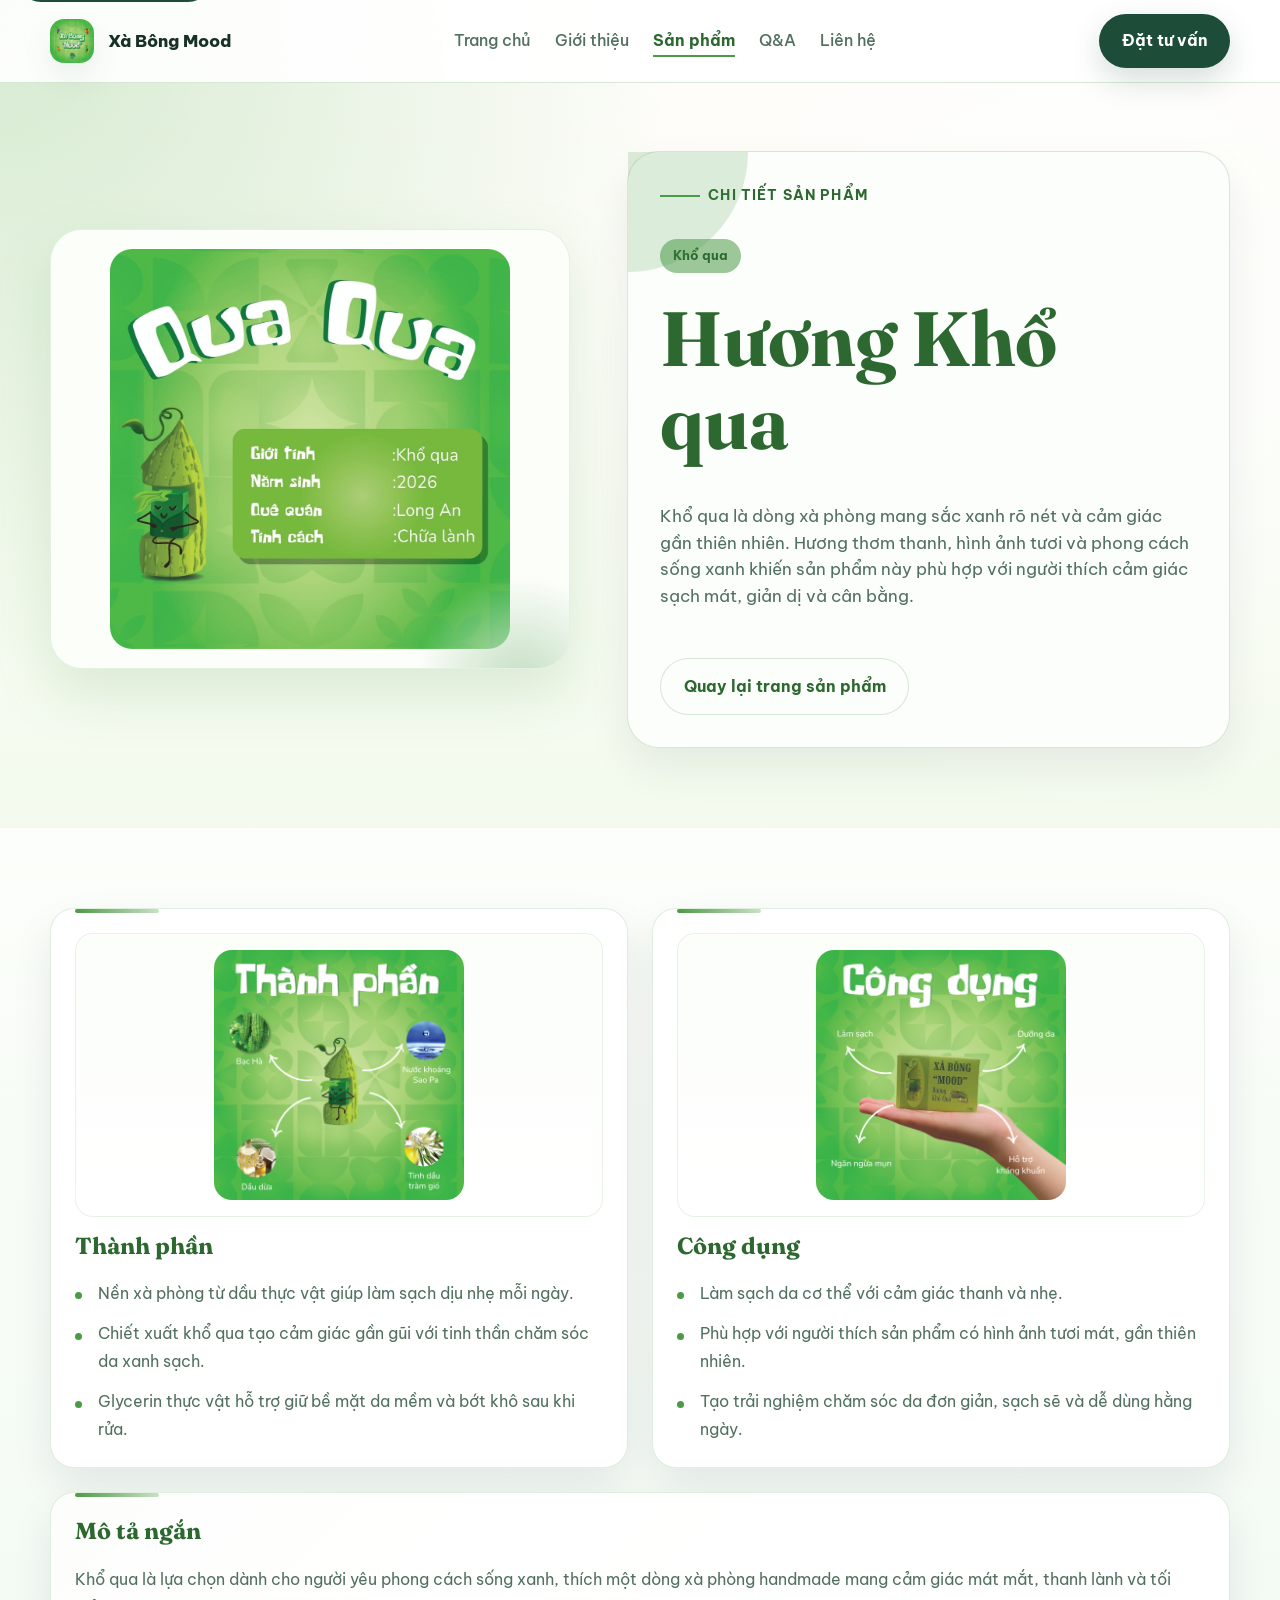
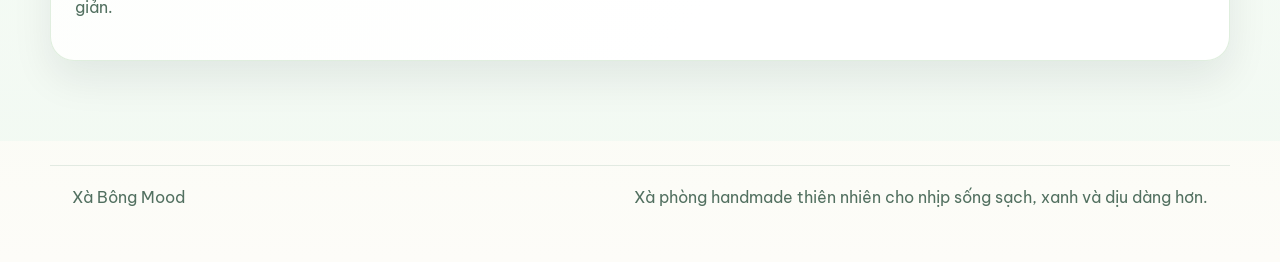
==== bittermelon.html @ 3f3614e0 "first commit" ====
<!DOCTYPE html>
<html lang="vi">
<head>
    <meta charset="UTF-8">
    <meta name="viewport" content="width=device-width, initial-scale=1.0">
    <title>Xà Bông Mood | Hương Khổ qua</title>
    <meta
        name="description"
        content="Chi tiết sản phẩm xà phòng handmade hương Khổ qua của Xà Bông Mood với thành phần, công dụng và hình ảnh sản phẩm."
    >
    <link rel="preconnect" href="https://fonts.googleapis.com">
    <link rel="preconnect" href="https://fonts.gstatic.com" crossorigin>
    <link href="https://fonts.googleapis.com/css2?family=Be+Vietnam+Pro:wght@400;500;600;700;800&family=Fraunces:wght@600;700&display=swap" rel="stylesheet">
    <link rel="stylesheet" href="styles.css">
</head>
<body class="product-detail-page bittermelon-detail">
    <a class="skip-link" href="#main-content">Đi đến nội dung chính</a>

    <header class="site-header">
        <nav class="navbar container" aria-label="Điều hướng chính">
            <a class="brand" href="index.html">
                <img class="brand-mark" src="assets/images/avt.jpg" alt="Logo Xà Bông Mood">
                <span class="brand-text">Xà Bông Mood</span>
            </a>

            <ul class="nav-links">
                <li><a href="index.html">Trang chủ</a></li>
                <li><a href="about.html">Giới thiệu</a></li>
                <li><a class="active" href="products.html">Sản phẩm</a></li>
                <li><a href="faq.html">Q&amp;A</a></li>
                <li><a href="contact.html">Liên hệ</a></li>
            </ul>

            <a class="nav-cta" href="contact.html">Đặt tư vấn</a>
        </nav>
    </header>

    <main id="main-content">
        <section class="page-hero section">
            <div class="container detail-layout">
                <div class="page-visual-card detail-visual-card">
                    <img class="detail-product-image" src="assets/images/khoqua_detail.jpg" alt="Xà phòng handmade Xà Bông Mood hương Khổ qua">
                </div>

                <div class="section-heading detail-copy">
                    <p class="eyebrow">Chi tiết sản phẩm</p>
                    <span class="product-tag detail-tag">Khổ qua</span>
                    <h1>Hương Khổ qua</h1>
                    <p class="hero-text">
                        Khổ qua là dòng xà phòng mang sắc xanh rõ nét và cảm giác gần thiên nhiên. Hương thơm thanh, hình ảnh tươi và phong cách sống xanh
                        khiến sản phẩm này phù hợp với người thích cảm giác sạch mát, giản dị và cân bằng.
                    </p>
                    <div class="detail-actions">
                        <a class="button secondary" href="products.html">Quay lại trang sản phẩm</a>
                    </div>
                </div>
            </div>
        </section>

        <section class="section alt-section">
            <div class="container detail-info-grid">
                <article class="info-card detail-panel detail-panel-ingredients">
                    <div class="detail-panel-media">
                        <img class="detail-support-image detail-ingredient-image" src="assets/images/khoqua_tp.jpg" alt="Thành phần xà phòng hương Khổ qua">
                    </div>
                    <h2>Thành phần</h2>
                    <ul class="benefit-list">
                        <li>Nền xà phòng từ dầu thực vật giúp làm sạch dịu nhẹ mỗi ngày.</li>
                        <li>Chiết xuất khổ qua tạo cảm giác gần gũi với tinh thần chăm sóc da xanh sạch.</li>
                        <li>Glycerin thực vật hỗ trợ giữ bề mặt da mềm và bớt khô sau khi rửa.</li>
                    </ul>
                </article>

                <article class="info-card detail-panel detail-panel-benefits">
                    <div class="detail-panel-media">
                        <img class="detail-support-image detail-benefit-image" src="assets/images/khoqua_cd.jpg" alt="Công dụng xà phòng hương Khổ qua">
                    </div>
                    <h2>Công dụng</h2>
                    <ul class="benefit-list">
                        <li>Làm sạch da cơ thể với cảm giác thanh và nhẹ.</li>
                        <li>Phù hợp với người thích sản phẩm có hình ảnh tươi mát, gần thiên nhiên.</li>
                        <li>Tạo trải nghiệm chăm sóc da đơn giản, sạch sẽ và dễ dùng hằng ngày.</li>
                    </ul>
                </article>

                <article class="info-card detail-panel detail-panel-summary">
                    <h2>Mô tả ngắn</h2>
                    <p>
                        Khổ qua là lựa chọn dành cho người yêu phong cách sống xanh, thích một dòng xà phòng handmade mang cảm giác mát mắt, thanh lành và tối giản.
                    </p>
                </article>
            </div>
        </section>
    </main>

    <footer class="site-footer">
        <div class="container footer-inner">
            <p>Xà Bông Mood</p>
            <p>Xà phòng handmade thiên nhiên cho nhịp sống sạch, xanh và dịu dàng hơn.</p>
        </div>
    </footer>
</body>
</html>
---- styles.css ----
:root {
    --green-900: #1d4d39;
    --green-800: #2f6a5b;
    --green-700: #418c63;
    --green-500: #78b68a;
    --green-300: #c9e7cf;
    --green-100: #eef8f0;
    --white: #ffffff;
    --cream: #f8fbf6;
    --text-primary: #183126;
    --text-muted: #527060;
    --border-soft: rgba(47, 106, 76, 0.14);
    --shadow-soft: 0 18px 50px rgba(29, 77, 57, 0.12);
    --shadow-card: 0 14px 32px rgba(29, 77, 57, 0.08);
    --radius-xl: 32px;
    --radius-lg: 24px;
    --radius-md: 18px;
    --radius-sm: 14px;
    --container: 1180px;
}

* {
    box-sizing: border-box;
}

html {
    scroll-behavior: smooth;
}

body {
    margin: 0;
    font-family: "Be Vietnam Pro", sans-serif;
    color: var(--text-primary);
    background:
        radial-gradient(circle at top left, rgba(120, 182, 138, 0.2), transparent 28%),
        radial-gradient(circle at bottom right, rgba(201, 231, 207, 0.7), transparent 30%),
        linear-gradient(180deg, #fafdf9 0%, var(--cream) 100%);
    line-height: 1.6;
}

.product-detail-page {
    --detail-accent: #418c63;
    --detail-strong: #1d4d39;
    --detail-soft: #eef8f0;
    --detail-glow: rgba(120, 182, 138, 0.28);
    --detail-surface: rgba(255, 255, 255, 0.88);
    --detail-border: rgba(47, 106, 76, 0.18);
    background:
        radial-gradient(circle at top left, var(--detail-glow), transparent 30%),
        radial-gradient(circle at 85% 20%, rgba(255, 255, 255, 0.9), transparent 24%),
        linear-gradient(180deg, #fffdfb 0%, var(--detail-soft) 52%, #fdfcf8 100%);
}

.rose-detail {
    --detail-accent: #d06a8a;
    --detail-strong: #8a3f5e;
    --detail-soft: #fff3f7;
    --detail-glow: rgba(235, 154, 183, 0.34);
    --detail-border: rgba(208, 106, 138, 0.22);
}

.honey-detail {
    --detail-accent: #cb9720;
    --detail-strong: #8a5d00;
    --detail-soft: #fff8df;
    --detail-glow: rgba(244, 202, 84, 0.32);
    --detail-border: rgba(203, 151, 32, 0.22);
}

.boket-detail {
    --detail-accent: #8a69bf;
    --detail-strong: #5d4387;
    --detail-soft: #f6f0ff;
    --detail-glow: rgba(167, 133, 214, 0.3);
    --detail-border: rgba(138, 105, 191, 0.22);
}

.mint-detail {
    --detail-accent: #2b9b86;
    --detail-strong: #1e6f62;
    --detail-soft: #ebfbf7;
    --detail-glow: rgba(98, 210, 192, 0.3);
    --detail-border: rgba(43, 155, 134, 0.22);
}

.bittermelon-detail {
    --detail-accent: #4b9a45;
    --detail-strong: #2d6830;
    --detail-soft: #f1faeb;
    --detail-glow: rgba(126, 194, 116, 0.32);
    --detail-border: rgba(75, 154, 69, 0.22);
}

img {
    display: block;
    width: 100%;
    height: auto;
}

a {
    color: inherit;
    text-decoration: none;
}

ul {
    margin: 0;
    padding: 0;
    list-style: none;
}

h1,
h2,
h3,
p {
    margin: 0;
}

input,
textarea,
button {
    font: inherit;
}

.container {
    width: min(calc(100% - 2rem), var(--container));
    margin: 0 auto;
}

.skip-link {
    position: absolute;
    left: 1rem;
    top: -3rem;
    background: var(--green-900);
    color: var(--white);
    padding: 0.75rem 1rem;
    border-radius: 999px;
    z-index: 200;
}

.skip-link:focus {
    top: 1rem;
}

.site-header {
    position: sticky;
    top: 0;
    z-index: 100;
    backdrop-filter: blur(16px);
    background: rgba(255, 255, 255, 0.8);
    border-bottom: 1px solid rgba(47, 106, 76, 0.08);
}

.product-detail-page .site-header {
    background: color-mix(in srgb, var(--detail-surface) 78%, white);
    border-bottom-color: var(--detail-border);
}

.navbar {
    display: flex;
    align-items: center;
    justify-content: space-between;
    gap: 1rem;
    min-height: 82px;
}

.brand {
    display: inline-flex;
    align-items: center;
    gap: 0.85rem;
    font-weight: 800;
}

.brand-mark {
    flex: 0 0 auto;
    width: 44px;
    height: 44px;
    border-radius: 14px;
    object-fit: cover;
    box-shadow: var(--shadow-card);
}

.brand-text {
    font-size: 1.05rem;
}

.nav-links {
    display: flex;
    align-items: center;
    gap: 1.5rem;
    color: var(--text-muted);
}

.nav-links a {
    position: relative;
    font-weight: 500;
}

.nav-links a::after {
    content: "";
    position: absolute;
    left: 0;
    bottom: -0.4rem;
    width: 100%;
    height: 2px;
    background: var(--green-700);
    transform: scaleX(0);
    transform-origin: left;
    transition: transform 0.25s ease;
}

.nav-links a:hover::after,
.nav-links a.active::after,
.nav-links a:focus-visible::after {
    transform: scaleX(1);
}

.nav-links a.active {
    color: var(--green-900);
    font-weight: 700;
}

.product-detail-page .nav-links a.active,
.product-detail-page .eyebrow,
.product-detail-page .product-link-text {
    color: var(--detail-strong);
}

.product-detail-page .nav-links a::after,
.product-detail-page .eyebrow::before {
    background: var(--detail-accent);
}

.nav-cta,
.button {
    display: inline-flex;
    align-items: center;
    justify-content: center;
    border-radius: 999px;
    padding: 0.9rem 1.4rem;
    font-weight: 700;
    transition: transform 0.25s ease, box-shadow 0.25s ease, background 0.25s ease;
}

.nav-cta,
.button.primary {
    background: var(--green-900);
    color: var(--white);
    box-shadow: 0 12px 30px rgba(29, 77, 57, 0.18);
}

.button.secondary {
    background: rgba(255, 255, 255, 0.75);
    color: var(--green-900);
    border: 1px solid var(--border-soft);
}

.product-detail-page .button.secondary {
    color: var(--detail-strong);
    border-color: var(--detail-border);
    background: color-mix(in srgb, white 82%, var(--detail-soft));
}

.nav-cta:hover,
.button:hover {
    transform: translateY(-2px);
}

.hero-section {
    position: relative;
    overflow: clip;
    padding: 5rem 0 4rem;
}

.hero-section::before,
.hero-section::after {
    content: "";
    position: absolute;
    border-radius: 50%;
    z-index: -1;
}

.hero-section::before {
    width: 420px;
    height: 420px;
    background: rgba(120, 182, 138, 0.15);
    top: -120px;
    right: -60px;
}

.hero-section::after {
    width: 340px;
    height: 340px;
    background: rgba(201, 231, 207, 0.9);
    bottom: -120px;
    left: -80px;
}

.hero-grid,
.section-grid,
.faq-layout,
.contact-grid {
    display: grid;
    gap: 2rem;
}

.hero-grid {
    grid-template-columns: 1.1fr 0.9fr;
    align-items: center;
}

.eyebrow {
    display: inline-flex;
    align-items: center;
    gap: 0.5rem;
    margin-bottom: 1rem;
    color: var(--green-800);
    font-size: 0.9rem;
    font-weight: 700;
    letter-spacing: 0.08em;
    text-transform: uppercase;
}

.eyebrow::before {
    content: "";
    width: 2.5rem;
    height: 2px;
    background: currentColor;
}

h1,
h2 {
    font-family: "Fraunces", serif;
    font-weight: 700;
    line-height: 1.08;
}

h1 {
    font-size: clamp(2.8rem, 6vw, 5rem);
    max-width: 11ch;
}

h2 {
    font-size: clamp(2rem, 4vw, 2.8rem);
}

.hero-text,
.section-heading p,
.contact-copy p,
.product-content p,
.faq-item p,
.info-card p,
.benefit-list li {
    color: var(--text-muted);
}

.hero-text {
    margin-top: 1.4rem;
    max-width: 58ch;
    font-size: 1.05rem;
}

.hero-actions {
    display: flex;
    flex-wrap: wrap;
    gap: 1rem;
    margin-top: 2rem;
}

.hero-highlights {
    display: grid;
    gap: 0.8rem;
    margin-top: 2rem;
}

.hero-highlights li {
    position: relative;
    padding-left: 1.5rem;
    color: var(--green-900);
    font-weight: 500;
}

.hero-highlights li::before {
    content: "";
    position: absolute;
    left: 0;
    top: 0.65rem;
    width: 0.55rem;
    height: 0.55rem;
    border-radius: 50%;
    background: var(--green-700);
}

.hero-card {
    position: relative;
    padding: 1.5rem;
    background: rgba(255, 255, 255, 0.72);
    border: 1px solid rgba(255, 255, 255, 0.9);
    border-radius: var(--radius-xl);
    box-shadow: var(--shadow-soft);
}

.hero-card img {
    border-radius: calc(var(--radius-xl) - 10px);
}

.hero-badge {
    position: absolute;
    right: -8rem;
    bottom: 1.5rem;
    display: inline-flex;
    flex-direction: column;
    gap: 0.15rem;
    padding: 1rem 1.2rem;
    max-width: 180px;
    background: var(--white);
    border-radius: 22px;
    box-shadow: var(--shadow-card);
}

.hero-badge strong {
    color: var(--green-900);
    font-size: 1.7rem;
}

.hero-badge span {
    color: var(--text-muted);
    font-size: 0.92rem;
}

.section {
    padding: 5rem 0;
}

.alt-section {
    background: linear-gradient(180deg, rgba(255, 255, 255, 0.74), rgba(240, 249, 242, 0.78));
}

.section-heading {
    display: grid;
    gap: 1rem;
}

.section-heading.centered {
    max-width: 760px;
    margin: 0 auto 2.5rem;
    text-align: center;
}

.section-heading.centered .eyebrow {
    justify-self: center;
}

.section-grid {
    grid-template-columns: 0.9fr 1.1fr;
    align-items: start;
}

.about-panels {
    display: grid;
    grid-template-columns: repeat(2, minmax(0, 1fr));
    gap: 1.2rem;
}

.info-card {
    padding: 1.6rem;
    background: rgba(255, 255, 255, 0.78);
    border: 1px solid var(--border-soft);
    border-radius: var(--radius-lg);
    box-shadow: var(--shadow-card);
}

.benefits-card {
    grid-column: 1 / -1;
}

.info-card h3,
.product-content h3,
.social-box h3 {
    margin-bottom: 0.75rem;
    font-size: 1.2rem;
}

.benefit-list {
    display: grid;
    gap: 0.75rem;
}

.benefit-list li {
    position: relative;
    padding-left: 1.3rem;
}

.benefit-list li::before {
    content: "";
    position: absolute;
    left: 0;
    top: 0.7rem;
    width: 0.45rem;
    height: 0.45rem;
    border-radius: 50%;
    background: var(--green-700);
}

.product-grid {
    display: grid;
    grid-template-columns: repeat(3, minmax(0, 1fr));
    gap: 1.4rem;
}

.feature-grid,
.preview-grid {
    display: grid;
    grid-template-columns: repeat(3, minmax(0, 1fr));
    gap: 1.4rem;
}

.preview-layout {
    display: grid;
    grid-template-columns: 0.8fr 1.2fr;
    gap: 2rem;
    align-items: start;
}

.stat-row {
    display: grid;
    grid-template-columns: repeat(3, minmax(0, 1fr));
    gap: 1rem;
    margin-top: 1.4rem;
}

.stat-card {
    padding: 1.35rem;
    background: rgba(255, 255, 255, 0.82);
    border: 1px solid var(--border-soft);
    border-radius: var(--radius-lg);
    box-shadow: var(--shadow-card);
}

.stat-card strong {
    display: block;
    color: var(--green-900);
    font-size: 2rem;
    line-height: 1;
    margin-bottom: 0.45rem;
}

.stat-card span {
    color: var(--text-muted);
}

.product-card {
    overflow: hidden;
    background: rgba(255, 255, 255, 0.82);
    border: 1px solid var(--border-soft);
    border-radius: 26px;
    box-shadow: var(--shadow-card);
    transition: transform 0.25s ease, box-shadow 0.25s ease, border-color 0.25s ease;
}

.product-card img {
    aspect-ratio: 4 / 3;
    object-fit: cover;
}

.product-card:hover,
.product-card:focus-within {
    transform: translateY(-4px);
    border-color: rgba(47, 106, 76, 0.22);
    box-shadow: 0 18px 38px rgba(29, 77, 57, 0.12);
}

.product-link {
    display: grid;
    height: 100%;
}

.product-content {
    padding: 1.35rem;
}

.product-link-text {
    display: inline-flex;
    margin-top: 1rem;
    font-weight: 700;
    color: var(--green-900);
}

.product-link:focus-visible {
    outline: 3px solid rgba(65, 140, 99, 0.28);
    outline-offset: -3px;
}

.product-tag {
    display: inline-block;
    margin-bottom: 0.8rem;
    padding: 0.4rem 0.8rem;
    border-radius: 999px;
    font-size: 0.82rem;
    font-weight: 700;
}

.rose .product-tag {
    background: #ffe0ec;
    color: #9b4567;
}

.honey .product-tag {
    background: #fff0b4;
    color: #936706;
}

.bo-ket .product-tag {
    background: #ecdfff;
    color: #6d4aa7;
}

.mint .product-tag {
    background: #d7fbf2;
    color: #257a6a;
}

.bitter-melon .product-tag {
    background: #dff5d8;
    color: #32733c;
}

.faq-layout {
    grid-template-columns: 0.85fr 1.15fr;
    align-items: start;
}

.faq-list {
    display: grid;
    gap: 1rem;
}

.faq-item {
    padding: 1.2rem 1.35rem;
    background: rgba(255, 255, 255, 0.82);
    border: 1px solid var(--border-soft);
    border-radius: var(--radius-md);
    box-shadow: var(--shadow-card);
}

.faq-item summary {
    cursor: pointer;
    font-weight: 700;
    list-style: none;
}

.faq-item summary::-webkit-details-marker {
    display: none;
}

.faq-item p {
    margin-top: 0.8rem;
}

.page-hero {
    padding-top: 4.25rem;
}

.page-hero-grid {
    display: grid;
    grid-template-columns: 1fr 0.9fr;
    gap: 2rem;
    align-items: center;
}

.page-visual-card {
    padding: 1.2rem;
    background: rgba(255, 255, 255, 0.82);
    border: 1px solid rgba(255, 255, 255, 0.9);
    border-radius: var(--radius-xl);
    box-shadow: var(--shadow-soft);
}

.page-visual-card img {
    border-radius: calc(var(--radius-xl) - 10px);
}

.compact-visual-card {
    max-width: 460px;
    justify-self: end;
}

.detail-layout {
    display: grid;
    grid-template-columns: 0.95fr 1.05fr;
    gap: 2rem;
    align-items: center;
}

.detail-visual-card {
    max-width: 520px;
    position: relative;
    overflow: hidden;
    display: grid;
    place-items: center;
}

.product-detail-page .detail-visual-card {
    background: color-mix(in srgb, white 76%, var(--detail-soft));
    border-color: color-mix(in srgb, white 35%, var(--detail-border));
    box-shadow: 0 24px 54px color-mix(in srgb, var(--detail-glow) 55%, rgba(15, 23, 42, 0.06));
}

.product-detail-page .detail-visual-card::after {
    content: "";
    position: absolute;
    inset: auto -12% -28% auto;
    width: 220px;
    height: 220px;
    border-radius: 50%;
    background: radial-gradient(circle, color-mix(in srgb, var(--detail-accent) 32%, white), transparent 68%);
    pointer-events: none;
}

.detail-copy h1,
.detail-panel h2 {
    max-width: none;
}

.detail-copy {
    position: relative;
    padding: 2rem;
    background: color-mix(in srgb, white 82%, var(--detail-soft));
    border: 1px solid var(--detail-border);
    border-radius: var(--radius-xl);
    box-shadow: 0 20px 44px rgba(15, 23, 42, 0.07);
}

.detail-copy::before {
    content: "";
    position: absolute;
    inset: 0 auto auto 0;
    width: 120px;
    height: 120px;
    border-radius: 0 0 100% 0;
    background: color-mix(in srgb, var(--detail-accent) 18%, transparent);
    pointer-events: none;
}

.detail-tag {
    width: fit-content;
    margin-bottom: 0.6rem;
    background: color-mix(in srgb, white 45%, var(--detail-accent));
    color: var(--detail-strong);
}

.detail-actions {
    display: flex;
    flex-wrap: wrap;
    gap: 1rem;
    margin-top: 2rem;
}

.detail-info-grid {
    display: grid;
    grid-template-columns: repeat(2, minmax(0, 1fr));
    gap: 1.5rem;
    align-items: start;
}

.detail-panel {
    height: 100%;
    display: grid;
    align-content: start;
    gap: 0.95rem;
    padding: 1.5rem;
    background: var(--white);
    border: 1px solid color-mix(in srgb, var(--detail-border) 78%, white);
    border-radius: var(--radius-lg);
    box-shadow: 0 18px 40px rgba(15, 23, 42, 0.08);
    position: relative;
}

.detail-panel::before {
    content: "";
    position: absolute;
    left: 1.5rem;
    top: 0;
    width: 84px;
    height: 4px;
    border-radius: 999px;
    background: linear-gradient(90deg, var(--detail-accent), color-mix(in srgb, var(--detail-accent) 30%, white));
}

.detail-panel-ingredients,
.detail-panel-benefits {
    min-height: 100%;
}

.detail-panel-summary {
    grid-column: 1 / -1;
    align-items: center;
    background: linear-gradient(135deg, color-mix(in srgb, white 86%, var(--detail-soft)), #ffffff 58%);
}

.detail-panel-summary::after {
    content: "";
    justify-self: end;
    width: fit-content;
    aspect-ratio: 1 / 1;
    border-radius: 28px;
    
}

/* .detail-panel-summary p {
    max-width: 60ch;
} */

.detail-panel-summary h2,
.detail-panel-summary p {
    grid-column: 1;
}

.detail-panel-media {
    display: grid;
    place-items: center;
    min-height: 282px;
    padding: 1rem;
    overflow: hidden;
    border-radius: calc(var(--radius-lg) - 6px);
    border: 1px solid color-mix(in srgb, var(--detail-border) 54%, white);
    box-shadow: inset 0 1px 0 rgba(255, 255, 255, 0.9);
    background: linear-gradient(180deg, color-mix(in srgb, white 72%, var(--detail-soft)), #ffffff);
}

.detail-panel-media img {
    object-fit: cover;
}

.detail-product-image {
    width: min(100%, 400px);
    aspect-ratio: 1 / 1;
    object-fit: cover;
    border-radius: calc(var(--radius-xl) - 10px);
}

.detail-support-image {
    width: min(100%, 250px);
    aspect-ratio: 1 / 1;
    object-fit: cover;
    border-radius: calc(var(--radius-lg) - 6px);
}

.detail-ingredient-image,
.detail-benefit-image {
    display: block;
}

.detail-panel h2 {
    margin-bottom: 0.15rem;
    font-size: 1.45rem;
    line-height: 1.2;
}

.detail-panel p {
    color: var(--text-muted);
    line-height: 1.75;
    font-size: 1rem;
}

.detail-panel .benefit-list,
.detail-panel p {
    margin-top: 0.15rem;
}

.detail-panel .benefit-list {
    display: grid;
    gap: 0.85rem;
}

.detail-panel .benefit-list li {
    padding-left: 1.45rem;
    line-height: 1.7;
    color: var(--text-muted);
}

.detail-panel .benefit-list li::before {
    top: 0.78rem;
}

.product-detail-page .benefit-list li::before {
    background: var(--detail-accent);
}

.product-detail-page .detail-panel h2,
.product-detail-page .detail-copy h1 {
    color: var(--detail-strong);
}

.cta-banner {
    display: flex;
    align-items: center;
    justify-content: space-between;
    gap: 1.5rem;
    padding: 1.8rem;
    background: rgba(255, 255, 255, 0.84);
    border: 1px solid var(--border-soft);
    border-radius: var(--radius-xl);
    box-shadow: var(--shadow-card);
}

.cta-actions {
    display: flex;
    flex-wrap: wrap;
    gap: 0.85rem;
}

.inline-button {
    width: fit-content;
}

.single-column-layout {
    grid-template-columns: 1fr;
}

.narrow-heading {
    max-width: 760px;
    margin: 0 auto 2rem;
}

.contact-grid {
    grid-template-columns: 0.95fr 1.05fr;
    align-items: start;
}

.social-box,
.contact-form {
    padding: 1.5rem;
    background: rgba(255, 255, 255, 0.82);
    border: 1px solid var(--border-soft);
    border-radius: var(--radius-lg);
    box-shadow: var(--shadow-card);
}

.social-box {
    margin-top: 1.8rem;
}

.social-box ul {
    display: grid;
    gap: 0.7rem;
    color: var(--text-muted);
}

.contact-form {
    display: grid;
    gap: 0.85rem;
}

.contact-form label {
    font-weight: 600;
}

.contact-form input,
.contact-form textarea {
    width: 100%;
    padding: 0.95rem 1rem;
    border: 1px solid rgba(47, 106, 76, 0.16);
    border-radius: 16px;
    background: #fcfefc;
    color: var(--text-primary);
}

.contact-form input:focus,
.contact-form textarea:focus {
    outline: 2px solid rgba(65, 140, 99, 0.25);
    border-color: var(--green-700);
}

.full-width {
    width: 100%;
    border: 0;
    cursor: pointer;
}

.site-footer {
    padding: 1.5rem 0 2rem;
}

.footer-inner {
    display: flex;
    justify-content: space-between;
    gap: 1rem;
    padding: 1.2rem 1.4rem;
    border-top: 1px solid rgba(47, 106, 76, 0.12);
    color: var(--text-muted);
}

@media (max-width: 980px) {
    .nav-links {
        flex-wrap: wrap;
        justify-content: center;
        width: 100%;
        gap: 0.8rem 1.1rem;
        font-size: 0.95rem;
    }

    .hero-grid,
    .page-hero-grid,
    .detail-layout,
    .section-grid,
    .faq-layout,
    .contact-grid,
    .preview-layout {
        grid-template-columns: 1fr;
    }

    .product-grid,
    .feature-grid,
    .preview-grid,
    .stat-row {
        grid-template-columns: repeat(2, minmax(0, 1fr));
    }

    .detail-info-grid {
        grid-template-columns: 1fr;
    }

    .detail-panel-summary {
        grid-template-columns: 1fr;
    }

    .detail-panel-summary::after {
        justify-self: start;
        width: 140px;
    }

    .hero-copy,
    .section-heading,
    .contact-copy {
        max-width: 100%;
    }

    .hero-badge {
        left: 1rem;
        bottom: 1rem;
    }

    .about-panels {
        grid-template-columns: 1fr;
    }

    .compact-visual-card {
        max-width: none;
        justify-self: stretch;
    }

    .detail-visual-card {
        max-width: none;
    }

    .detail-panel:nth-child(2) {
        transform: none;
    }

    .cta-banner {
        flex-direction: column;
        align-items: flex-start;
    }
}

@media (max-width: 720px) {
    .navbar {
        flex-wrap: wrap;
        justify-content: center;
        padding: 1rem 0;
    }

    .brand {
        width: 100%;
        justify-content: center;
    }

    .nav-links {
        justify-content: center;
    }

    .nav-cta {
        width: 100%;
    }

    .hero-section {
        padding-top: 3.5rem;
    }

    .page-hero {
        padding-top: 2.5rem;
    }

    .hero-actions {
        flex-direction: column;
    }

    .detail-copy {
        padding: 1.5rem;
    }

    .detail-product-image {
        width: min(100%, 360px);
    }

    .detail-support-image {
        width: min(100%, 240px);
    }

    .button,
    .button.secondary {
        width: 100%;
    }

    .hero-badge {
        position: static;
        margin-top: 1rem;
        max-width: none;
    }

    .section,
    .hero-section {
        padding-bottom: 3.5rem;
    }

    .product-grid,
    .feature-grid,
    .preview-grid,
    .stat-row {
        grid-template-columns: 1fr;
    }

    .detail-panel {
        gap: 0.75rem;
        padding: 1.25rem;
    }

    .detail-panel::before {
        left: 1.25rem;
    }

    .detail-panel-media {
        min-height: 240px;
        padding: 0.85rem;
    }

    .detail-product-image {
        width: min(100%, 320px);
    }

    .detail-support-image {
        width: min(100%, 220px);
    }

    .cta-actions {
        width: 100%;
    }

    .cta-actions .button {
        width: 100%;
    }

    .footer-inner {
        flex-direction: column;
    }
}
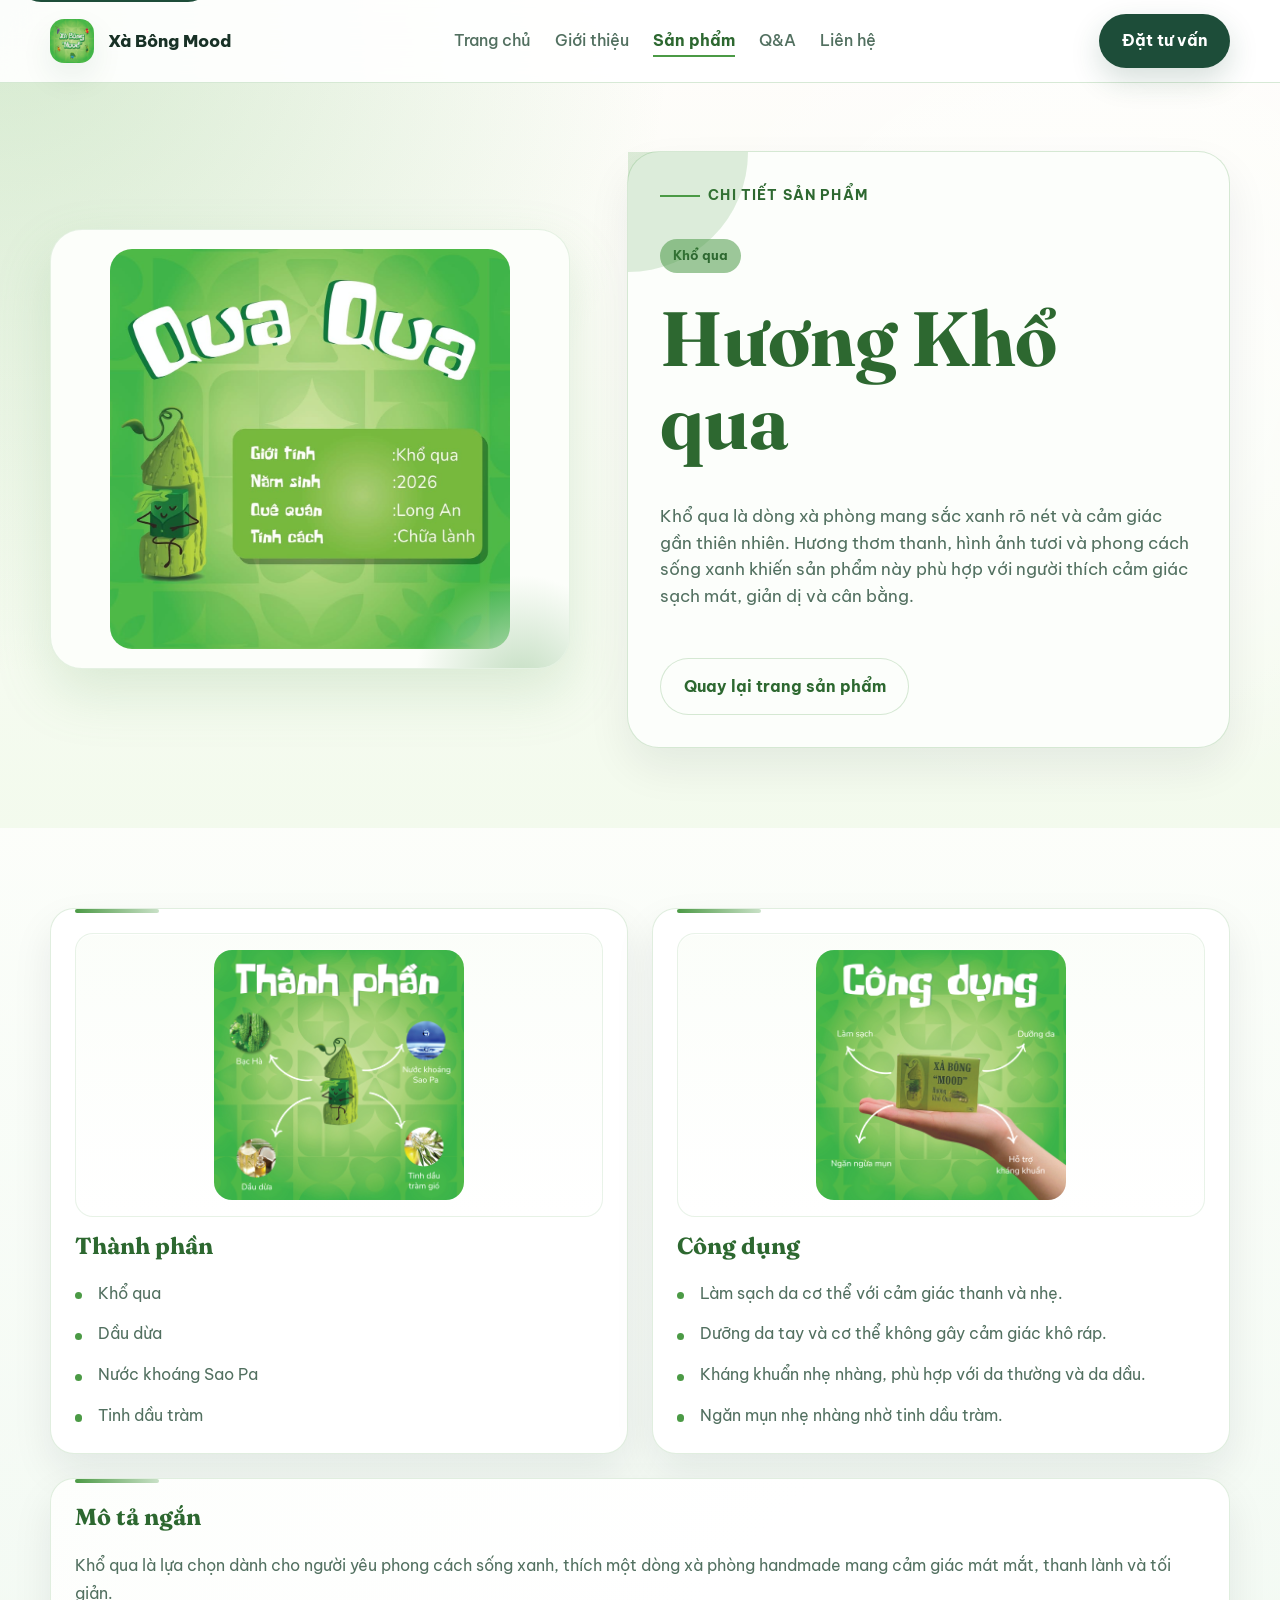
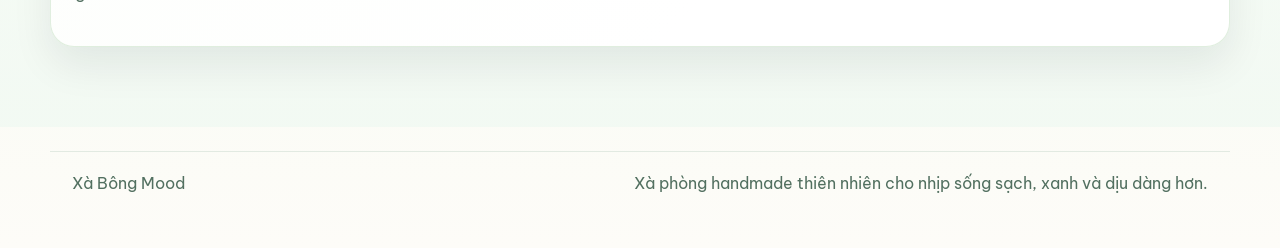
==== commit c68634e1: "Update ingredients and benefits in bittermelon.html" ====
--- a/bittermelon.html
+++ b/bittermelon.html
@@ -65,9 +65,10 @@
                     </div>
                     <h2>Thành phần</h2>
                     <ul class="benefit-list">
-                        <li>Nền xà phòng từ dầu thực vật giúp làm sạch dịu nhẹ mỗi ngày.</li>
-                        <li>Chiết xuất khổ qua tạo cảm giác gần gũi với tinh thần chăm sóc da xanh sạch.</li>
-                        <li>Glycerin thực vật hỗ trợ giữ bề mặt da mềm và bớt khô sau khi rửa.</li>
+                        <li>Khổ qua</li>
+                        <li>Dầu dừa</li>
+                        <li>Nước khoáng Sao Pa</li>
+                        <li>Tinh dầu tràm </li>
                     </ul>
                 </article>
 
@@ -78,8 +79,9 @@
                     <h2>Công dụng</h2>
                     <ul class="benefit-list">
                         <li>Làm sạch da cơ thể với cảm giác thanh và nhẹ.</li>
-                        <li>Phù hợp với người thích sản phẩm có hình ảnh tươi mát, gần thiên nhiên.</li>
-                        <li>Tạo trải nghiệm chăm sóc da đơn giản, sạch sẽ và dễ dùng hằng ngày.</li>
+                        <li>Dưỡng da tay và cơ thể không gây cảm giác khô ráp.</li>
+                        <li>Kháng khuẩn nhẹ nhàng, phù hợp với da thường và da dầu.</li>
+                        <li>Ngăn mụn nhẹ nhàng nhờ tinh dầu tràm.</li>
                     </ul>
                 </article>
 
@@ -100,4 +102,4 @@
         </div>
     </footer>
 </body>
-</html>+</html>
